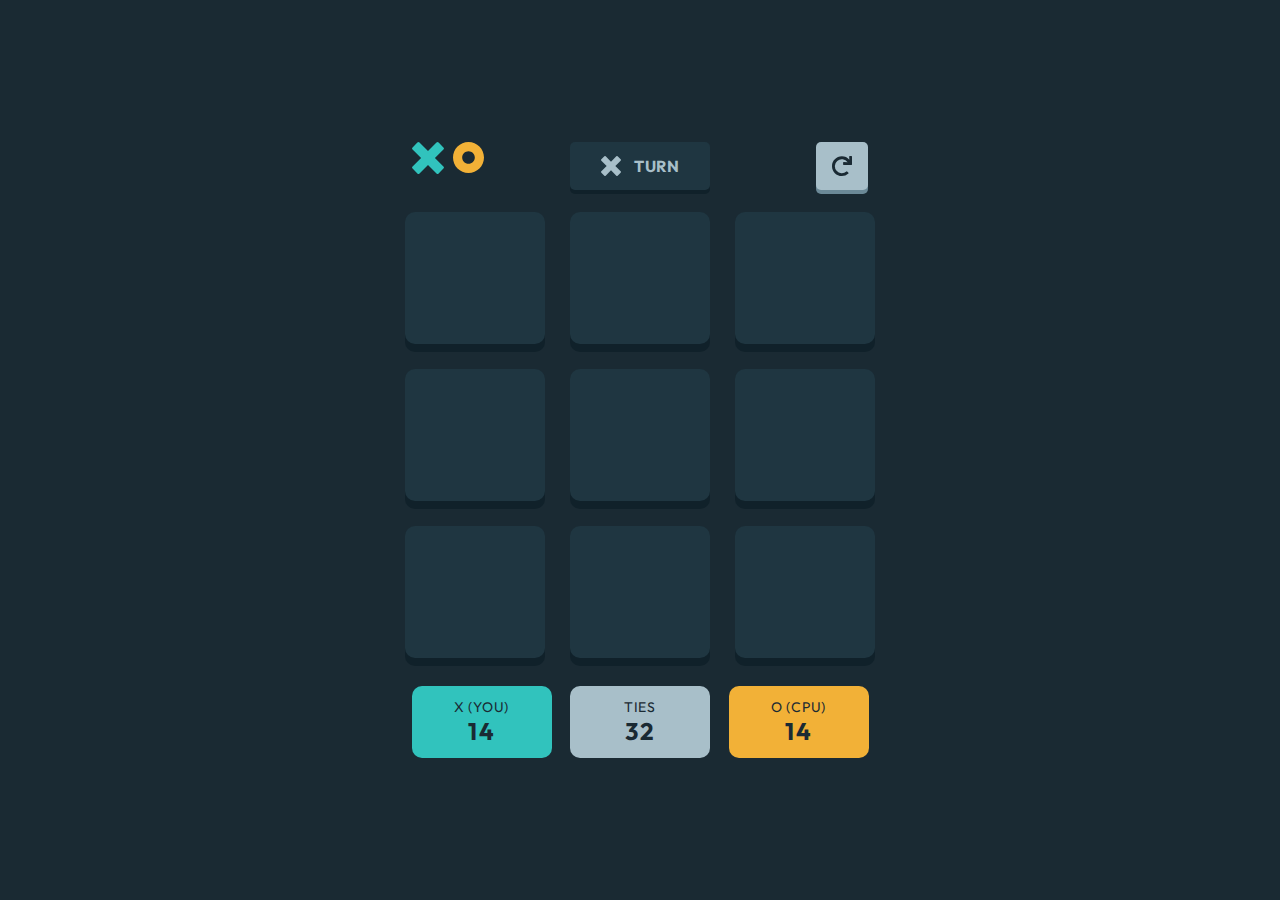
==== html/game.html @ fee17f86 "progressed with js part" ====
<!DOCTYPE html>
<html>
  <head>
    <meta charset="utf-8" />
    <meta http-equiv="X-UA-Compatible" content="IE=edge" />
    <title>Game</title>
    <meta name="description" content="" />
    <meta name="viewport" content="width=device-width, initial-scale=1" />
    <link rel="stylesheet" href="../scss/styles-game.css" />
    <link rel="preconnect" href="https://fonts.googleapis.com" />
    <link rel="preconnect" href="https://fonts.gstatic.com" crossorigin />
    <link
      href="https://fonts.googleapis.com/css2?family=Outfit:wght@500;700&display=swap"
      rel="stylesheet"
    />
  </head>
  <body>
    <header>
      <section class="logo">
        <div class="x"></div>
        <div class="zero"></div>
      </section>
      <button class="turn">
        <div class="x-silver"></div>
        <p>turn</p>
      </button>
      <button class="reverse">
        <div class="reverse-icon"></div>
      </button>
    </header>

    <main>
      <section class="main-grid">
        <div class="square square-1" data-cell>
          <div class="square-icon"></div>
          <div class="x-game hide"></div>
          <div class="x-game-outline hide"></div>
          <div class="zero-game hide"></div>
          <div class="zero-game-outline hide"></div>
        </div>
        <div class="square square-2" data-cell>
          <div class="square-icon"></div>
          <div class="x-game hide"></div>
          <div class="x-game-outline hide"></div>
          <div class="zero-game hide"></div>
          <div class="zero-game-outline hide"></div>
        </div>
        <div class="square square-3" data-cell>
          <div class="square-icon"></div>
          <div class="x-game hide"></div>
          <div class="x-game-outline hide"></div>
          <div class="zero-game hide"></div>
          <div class="zero-game-outline hide"></div>
        </div>
        <div class="square square-4" data-cell>
          <div class="square-icon"></div>
          <div class="x-game hide"></div>
          <div class="x-game-outline hide"></div>
          <div class="zero-game hide"></div>
          <div class="zero-game-outline hide"></div>
        </div>
        <div class="square square-5" data-cell>
          <div class="square-icon"></div>
          <div class="x-game hide"></div>
          <div class="x-game-outline hide"></div>
          <div class="zero-game hide"></div>
          <div class="zero-game-outline hide"></div>
        </div>
        <div class="square square-6" data-cell>
          <div class="square-icon"></div>
          <div class="x-game hide"></div>
          <div class="x-game-outline hide"></div>
          <div class="zero-game hide"></div>
          <div class="zero-game-outline hide"></div>
        </div>
        <div class="square square-7" data-cell>
          <div class="square-icon"></div>
          <div class="x-game hide"></div>
          <div class="x-game-outline hide"></div>
          <div class="zero-game hide"></div>
          <div class="zero-game-outline hide"></div>
        </div>
        <div class="square square-8" data-cell>
          <div class="square-icon"></div>
          <div class="x-game hide"></div>
          <div class="x-game-outline hide"></div>
          <div class="zero-game hide"></div>
          <div class="zero-game-outline hide"></div>
        </div>
        <div class="square square-9" data-cell>
          <div class="square-icon"></div>
          <div class="x-game hide"></div>
          <div class="x-game-outline hide"></div>
          <div class="zero-game hide"></div>
          <div class="zero-game-outline hide"></div>
        </div>
      </section>

      <section class="score-container">
        <div class="score personal-victories">
          <p>x (you)</p>
          <h3>14</h3>
        </div>
        <div class="score ties">
          <p>ties</p>
          <h3>32</h3>
        </div>
        <div class="score cpu-victories">
          <p>o (cpu)</p>
          <h3>14</h3>
        </div>
      </section>
    </main>

    <!-- game over modal -->
    <!-- <section class="modal-container game-over-container">
      <div class="modal modal-game-over">
        <p class="modal-paragraph">YOU WON!</p>
        <div class="modal-heading-container">
          <div class="x-modal"></div>
          <h2 class="modal-heading">TAKES THE ROUND</h2>
        </div>
        <div class="btn-container">
          <button class="btn btn-quit">QUIT</button>
          <button class="btn btn-next-round">NEXT ROUND</button>
        </div>
      </div>
    </section> -->

    <!-- game tied/restart? modal -->
    <!-- <section class="modal-container game-tied-container">
      <div class="modal modal-game-over">
        <h2 class="modal-heading">ROUND TIED</h2>
        <div class="btn-container">
          <button class="btn btn-quit">QUIT</button>
          <button class="btn btn-next-round">NEXT ROUND</button>
        </div>
      </div>
    </section> -->

    <script src="../js/game.js" async defer></script>
  </body>
</html>
---- scss/styles-game.css ----
*,
*::before,
*::after {
  padding: 0;
  margin: 0;
  -webkit-box-sizing: border-box;
          box-sizing: border-box;
}

html {
  font-size: 62.5%;
  font-family: "Outfit", sans-serif;
  scroll-behavior: smooth;
  overflow-x: hidden;
  position: relative;
}

body {
  background: #1a2a33;
}

h1,
h2,
h3,
p,
a,
button,
ul,
li,
input,
::-webkit-input-placeholder {
  font-family: "Outfit", sans-serif;
}

h1,
h2,
h3,
p,
a,
button,
ul,
li,
input,
:-ms-input-placeholder {
  font-family: "Outfit", sans-serif;
}

h1,
h2,
h3,
p,
a,
button,
ul,
li,
input,
::-ms-input-placeholder {
  font-family: "Outfit", sans-serif;
}

h1,
h2,
h3,
p,
a,
button,
ul,
li,
input,
::placeholder {
  font-family: "Outfit", sans-serif;
}

h1 {
  font-size: 4rem;
  letter-spacing: 0.25rem;
}

h2 {
  font-size: 2.4rem;
  letter-spacing: 0.15rem;
}

h3 {
  font-size: 2rem;
  letter-spacing: 0.125rem;
}

h4 {
  font-size: 1.6rem;
  letter-spacing: 0.1rem;
}

p {
  font-size: 1.4rem;
  letter-spacing: 0.08rem;
}

ul {
  list-style-type: none;
  margin: 0;
  padding: 0;
}

a {
  color: inherit;
  text-decoration: none;
}

input,
button {
  cursor: pointer;
}

button {
  border: 0;
}

input[type="text"]::-webkit-search-decoration,
input[type="text"]::-webkit-search-cancel-button,
input[type="text"]::-webkit-search-results-button,
input[type="text"]::-webkit-search-results-decoration {
  -webkit-appearance: none;
}

input[type="number"]::-webkit-search-decoration,
input[type="number"]::-webkit-search-cancel-button,
input[type="number"]::-webkit-search-results-button,
input[type="number"]::-webkit-search-results-decoration {
  -webkit-appearance: none;
}

input::-webkit-outer-spin-button,
input::-webkit-inner-spin-button {
  -webkit-appearance: none;
  margin: 0;
}

.hide-for-mobile {
  display: none;
}

.hide {
  display: none;
}

body {
  display: -ms-grid;
  display: grid;
  -ms-flex-line-pack: start;
      align-content: start;
  gap: 6.8rem;
  min-height: 100vh;
}

body header {
  min-width: 32.7rem;
  padding: 2.4rem 0;
  max-height: 4rem;
  display: -webkit-box;
  display: -ms-flexbox;
  display: flex;
  -webkit-box-pack: justify;
      -ms-flex-pack: justify;
          justify-content: space-between;
  -webkit-box-align: start;
      -ms-flex-align: start;
          align-items: start;
  margin: 0 auto;
}

body header .logo {
  display: -webkit-box;
  display: -ms-flexbox;
  display: flex;
  -webkit-box-pack: center;
      -ms-flex-pack: center;
          justify-content: center;
  -webkit-box-align: center;
      -ms-flex-align: center;
          align-items: center;
  gap: 0.9rem;
  margin-bottom: 3.2rem;
}

body header .logo .x {
  background-image: url("../assets/icon-x.svg");
  position: relative;
  background-size: contain;
  background-repeat: no-repeat;
  background-position: center;
  height: 3.2rem;
  width: 3.2rem;
}

body header .logo .zero {
  background-image: url("../assets/icon-o.svg");
  position: relative;
  background-size: contain;
  background-repeat: no-repeat;
  background-position: center;
  height: 3.174rem;
  width: 3.174rem;
}

body header .turn {
  height: 3.6rem;
  width: 9.6rem;
  background-color: #1f3641;
  border-radius: 5px;
  text-transform: uppercase;
  color: #a8bfc9;
  -webkit-box-shadow: 0 4px #10212a;
          box-shadow: 0 4px #10212a;
  display: -webkit-box;
  display: -ms-flexbox;
  display: flex;
  -webkit-box-pack: justify;
      -ms-flex-pack: justify;
          justify-content: space-between;
  -webkit-box-align: center;
      -ms-flex-align: center;
          align-items: center;
  padding: 1rem 1.5rem;
  margin-left: -3rem;
}

body header .turn p {
  font-weight: bold;
}

body header .turn .x-silver {
  background-image: url("../assets/icon-x-silver.svg");
  position: relative;
  background-size: contain;
  background-repeat: no-repeat;
  background-position: center;
  height: 1.6rem;
  width: 1.6rem;
}

body header .reverse {
  height: 3.6rem;
  width: 4rem;
  background-color: #a8bfc9;
  border-radius: 5px;
  -webkit-box-shadow: 0 4px #6b8997;
          box-shadow: 0 4px #6b8997;
  display: -webkit-box;
  display: -ms-flexbox;
  display: flex;
  -webkit-box-pack: center;
      -ms-flex-pack: center;
          justify-content: center;
  -webkit-box-align: center;
      -ms-flex-align: center;
          align-items: center;
}

body header .reverse .reverse-icon {
  background-image: url("../assets/icon-restart-dark-navy.svg");
  position: relative;
  background-size: contain;
  background-repeat: no-repeat;
  background-position: center;
  height: 1.538rem;
  width: 1.538rem;
}

body main {
  min-width: 32.7rem;
  margin: 0 auto;
}

body main .main-grid {
  display: -ms-grid;
  display: grid;
  -ms-grid-columns: 1fr 1fr 1fr;
      grid-template-columns: 1fr 1fr 1fr;
  -ms-grid-rows: 1fr 1fr 1fr;
      grid-template-rows: 1fr 1fr 1fr;
  -webkit-box-pack: center;
      -ms-flex-pack: center;
          justify-content: center;
  gap: 2rem;
  margin-bottom: 2.8rem;
}

body main .main-grid .square {
  height: 8.8rem;
  width: 9.6rem;
  background-color: #1f3641;
  -webkit-box-shadow: 0 8px #10212a;
          box-shadow: 0 8px #10212a;
  border-radius: 10px;
  display: -webkit-box;
  display: -ms-flexbox;
  display: flex;
  -webkit-box-pack: center;
      -ms-flex-pack: center;
          justify-content: center;
  -webkit-box-align: center;
      -ms-flex-align: center;
          align-items: center;
  cursor: pointer;
}

body main .main-grid .square .square-icon {
  position: relative;
  background-size: contain;
  background-repeat: no-repeat;
  background-position: center;
  height: 4rem;
  width: 4rem;
}

body main .main-grid .square .x-game {
  position: relative;
  background-size: contain;
  background-repeat: no-repeat;
  background-position: center;
  height: 4rem;
  width: 4rem;
}

body main .main-grid .square .x-game-outline {
  position: relative;
  background-size: contain;
  background-repeat: no-repeat;
  background-position: center;
  height: 4rem;
  width: 4rem;
}

body main .main-grid .square .zero-game {
  position: relative;
  background-size: contain;
  background-repeat: no-repeat;
  background-position: center;
  height: 4rem;
  width: 4rem;
}

body main .main-grid .square .zero-game-outline {
  position: relative;
  background-size: contain;
  background-repeat: no-repeat;
  background-position: center;
  height: 4rem;
  width: 4rem;
}

body main .score-container {
  display: -webkit-box;
  display: -ms-flexbox;
  display: flex;
  -webkit-box-pack: justify;
      -ms-flex-pack: justify;
          justify-content: space-between;
  -webkit-box-align: center;
      -ms-flex-align: center;
          align-items: center;
  width: 100%;
}

body main .score-container .score {
  width: 9.6rem;
  height: 6.4rem;
  border-radius: 10px;
  display: -webkit-box;
  display: -ms-flexbox;
  display: flex;
  -webkit-box-orient: vertical;
  -webkit-box-direction: normal;
      -ms-flex-direction: column;
          flex-direction: column;
  -webkit-box-pack: center;
      -ms-flex-pack: center;
          justify-content: center;
  -webkit-box-align: center;
      -ms-flex-align: center;
          align-items: center;
  color: #1a2a33;
}

body main .score-container .score p {
  font-size: 1.4rem;
  text-transform: uppercase;
}

body main .score-container .personal-victories {
  background-color: #31c3bd;
}

body main .score-container .ties {
  background-color: #a8bfc9;
}

body main .score-container .cpu-victories {
  background-color: #f2b137;
}

body .modal-container {
  position: fixed;
  left: 0;
  width: 100vw;
  height: 100vh;
  background-color: rgba(0, 0, 0, 0.4);
  display: -webkit-box;
  display: -ms-flexbox;
  display: flex;
  -webkit-box-pack: center;
      -ms-flex-pack: center;
          justify-content: center;
  -webkit-box-align: center;
      -ms-flex-align: center;
          align-items: center;
}

body .game-over-container .modal {
  margin-bottom: 14rem;
  padding-top: 3.3rem;
  padding-bottom: 4.1rem;
  background-color: #1f3641;
  width: 100%;
}

body .game-over-container .modal .modal-paragraph {
  color: #a8bfc9;
  text-align: center;
  margin-bottom: 2rem;
}

body .game-over-container .modal .modal-heading-container {
  display: -webkit-box;
  display: -ms-flexbox;
  display: flex;
  -webkit-box-pack: center;
      -ms-flex-pack: center;
          justify-content: center;
  -webkit-box-align: center;
      -ms-flex-align: center;
          align-items: center;
  gap: 0.9rem;
  margin-bottom: 3rem;
}

body .game-over-container .modal .modal-heading-container .x-modal {
  background-image: url("../assets/icon-x.svg");
  position: relative;
  background-size: contain;
  background-repeat: no-repeat;
  background-position: center;
  height: 2.8rem;
  width: 2.8rem;
}

body .game-over-container .modal .modal-heading-container .modal-heading {
  letter-spacing: 0.15rem;
  color: #31c3bd;
  text-align: center;
}

body .game-over-container .modal .btn-container {
  display: -webkit-box;
  display: -ms-flexbox;
  display: flex;
  -webkit-box-pack: center;
      -ms-flex-pack: center;
          justify-content: center;
  -webkit-box-align: center;
      -ms-flex-align: center;
          align-items: center;
  gap: 1.6rem;
}

body .game-over-container .modal .btn-container .btn {
  color: #1a2a33;
  text-transform: uppercase;
  font-size: 1.6rem;
  padding: 1.8rem;
  border-radius: 10px;
}

body .game-over-container .modal .btn-container .btn-quit {
  background-color: #a8bfc9;
  -webkit-box-shadow: 0 4px #6b8997;
          box-shadow: 0 4px #6b8997;
  width: 7.6rem;
}

body .game-over-container .modal .btn-container .btn-next-round {
  background-color: #f2b137;
  -webkit-box-shadow: 0 4px #cc8c35;
          box-shadow: 0 4px #cc8c35;
  width: 14.6rem;
}

body .game-tied-container {
  height: 100vh;
}

body .game-tied-container .modal {
  margin-bottom: 14rem;
  padding-top: 5.4rem;
  padding-bottom: 5.8rem;
  background-color: #1f3641;
  width: 100%;
}

body .game-tied-container .modal .modal-heading {
  letter-spacing: 0.15rem;
  color: #a8bfc9;
  text-align: center;
  margin-bottom: 3rem;
}

body .game-tied-container .modal .btn-container {
  display: -webkit-box;
  display: -ms-flexbox;
  display: flex;
  -webkit-box-pack: center;
      -ms-flex-pack: center;
          justify-content: center;
  -webkit-box-align: center;
      -ms-flex-align: center;
          align-items: center;
  gap: 1.6rem;
}

body .game-tied-container .modal .btn-container .btn {
  color: #1a2a33;
  text-transform: uppercase;
  font-size: 1.6rem;
  padding: 1.8rem;
  border-radius: 10px;
}

body .game-tied-container .modal .btn-container .btn-quit {
  background-color: #a8bfc9;
  -webkit-box-shadow: 0 4px #6b8997;
          box-shadow: 0 4px #6b8997;
  width: 7.6rem;
}

body .game-tied-container .modal .btn-container .btn-next-round {
  background-color: #f2b137;
  -webkit-box-shadow: 0 4px #cc8c35;
          box-shadow: 0 4px #cc8c35;
  width: 14.6rem;
}

@media (min-width: 768px) {
  body {
    -ms-flex-line-pack: center;
        align-content: center;
    gap: 3rem;
  }
  body header {
    width: 45.7rem;
    padding: 0;
  }
  body header .turn {
    height: 4.8rem;
    width: 14rem;
    -webkit-box-pack: center;
        -ms-flex-pack: center;
            justify-content: center;
    -webkit-box-align: center;
        -ms-flex-align: center;
            align-items: center;
    gap: 1.3rem;
    margin: 0;
    margin-left: -2rem;
  }
  body header .turn p {
    font-size: 1.6rem;
  }
  body header .turn .x-silver {
    height: 2rem;
    width: 2rem;
  }
  body header .reverse {
    height: 4.8rem;
    width: 5.2rem;
  }
  body header .reverse .reverse-icon {
    height: 2rem;
    width: 2rem;
  }
  body main {
    width: 45.7rem;
  }
  body main .main-grid {
    gap: 2.5rem;
    margin-bottom: 2.8rem;
  }
  body main .main-grid .square {
    height: 13.2rem;
    width: 14rem;
  }
  body main .main-grid .square .x-game {
    height: 6.4rem;
    width: 6.4rem;
  }
  body main .main-grid .square .x-game-outline {
    height: 6.4rem;
    width: 6.4rem;
  }
  body main .main-grid .square .zero-game {
    height: 6.4rem;
    width: 6.4rem;
  }
  body main .main-grid .square .zero-game-outline {
    height: 6.4rem;
    width: 6.4rem;
  }
  body main .score-container .score {
    width: 14rem;
    height: 7.2rem;
  }
  body main .score-container .score h3 {
    font-size: 2.4rem;
  }
  body .game-over-container .modal {
    margin-bottom: 0;
    padding-top: 3.5rem;
    padding-bottom: 3.5rem;
  }
  body .game-over-container .modal .modal-paragraph {
    margin-bottom: 3rem;
  }
  body .game-over-container .modal .modal-heading-container {
    margin-bottom: 3rem;
    gap: 2.5rem;
  }
  body .game-over-container .modal .modal-heading-container .x-modal {
    height: 6.4rem;
    width: 6.4rem;
  }
  body .game-over-container .modal .modal-heading-container .modal-heading {
    font-size: 4rem;
  }
  body .game-tied-container {
    height: 100vh;
  }
  body .game-tied-container .modal {
    margin-bottom: 0rem;
    padding-top: 6.2rem;
    padding-bottom: 5.8rem;
  }
  body .game-tied-container .modal .modal-heading {
    font-size: 4rem;
    margin-bottom: 4rem;
  }
  body .game-tied-container .modal .btn-container {
    gap: 1.6rem;
  }
  body .game-tied-container .modal .btn-container .btn {
    font-size: 1.6rem;
    padding: 1.8rem;
    border-radius: 10px;
  }
}
/*# sourceMappingURL=styles-game.css.map */
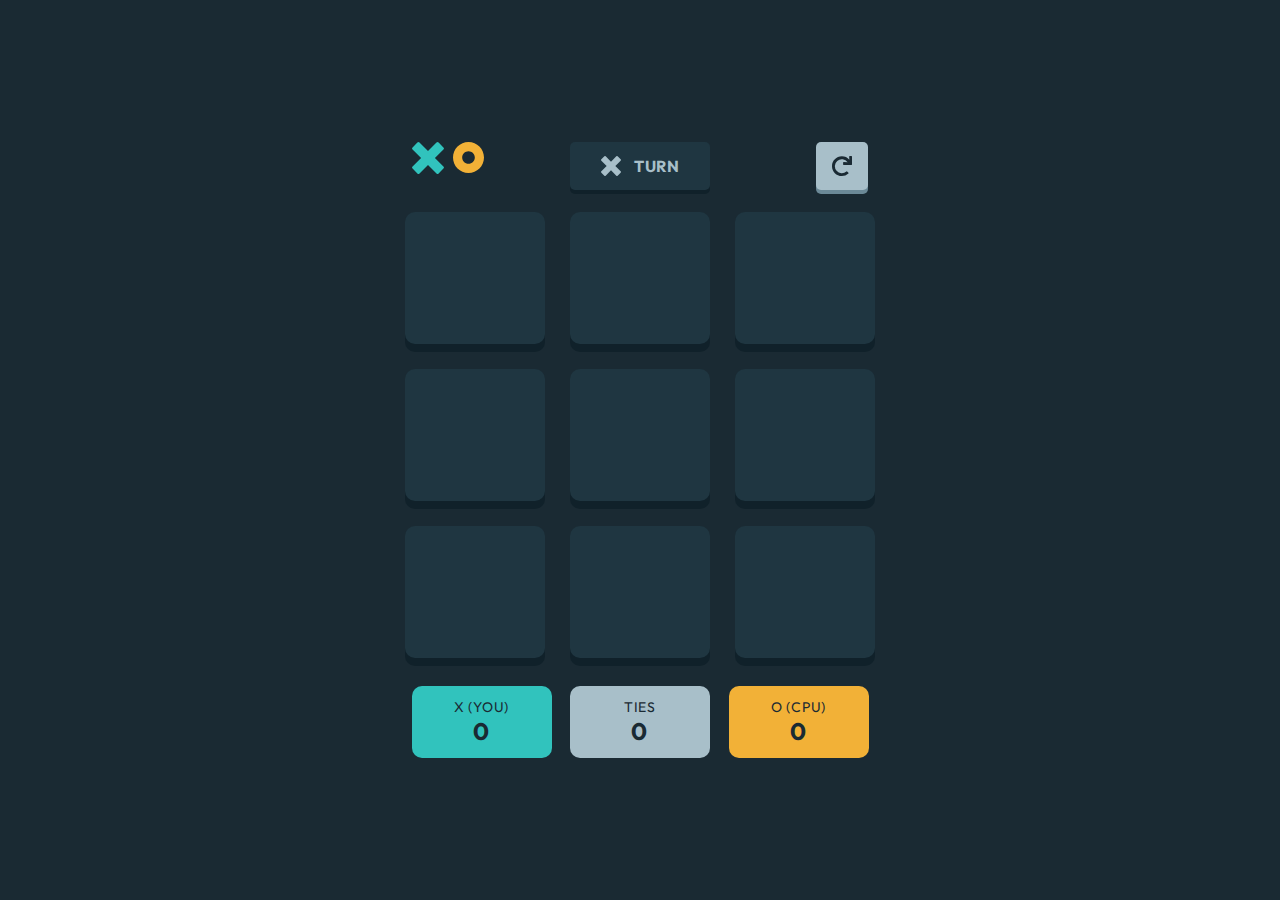
==== commit b3f0c0be: "finished all logic for games won, tied, restarted and score keeping" ====
--- a/html/game.html
+++ b/html/game.html
@@ -24,119 +24,84 @@
         <div class="x-silver"></div>
         <p>turn</p>
       </button>
-      <button class="reverse">
-        <div class="reverse-icon"></div>
+      <button class="btn-restart">
+        <div class="icon-restart"></div>
       </button>
     </header>
-
     <main>
-      <section class="main-grid">
-        <div class="square square-1" data-cell>
-          <div class="square-icon"></div>
-          <div class="x-game hide"></div>
-          <div class="x-game-outline hide"></div>
-          <div class="zero-game hide"></div>
-          <div class="zero-game-outline hide"></div>
+      <section class="main-grid" id="main-grid">
+        <div class="square square-1">
+          <div class="square-icon" data-cell></div>
         </div>
-        <div class="square square-2" data-cell>
-          <div class="square-icon"></div>
-          <div class="x-game hide"></div>
-          <div class="x-game-outline hide"></div>
-          <div class="zero-game hide"></div>
-          <div class="zero-game-outline hide"></div>
+        <div class="square square-2">
+          <div class="square-icon" data-cell></div>
         </div>
-        <div class="square square-3" data-cell>
-          <div class="square-icon"></div>
-          <div class="x-game hide"></div>
-          <div class="x-game-outline hide"></div>
-          <div class="zero-game hide"></div>
-          <div class="zero-game-outline hide"></div>
+        <div class="square square-3">
+          <div class="square-icon" data-cell></div>
         </div>
-        <div class="square square-4" data-cell>
-          <div class="square-icon"></div>
-          <div class="x-game hide"></div>
-          <div class="x-game-outline hide"></div>
-          <div class="zero-game hide"></div>
-          <div class="zero-game-outline hide"></div>
+        <div class="square square-4">
+          <div class="square-icon" data-cell></div>
         </div>
-        <div class="square square-5" data-cell>
-          <div class="square-icon"></div>
-          <div class="x-game hide"></div>
-          <div class="x-game-outline hide"></div>
-          <div class="zero-game hide"></div>
-          <div class="zero-game-outline hide"></div>
+        <div class="square square-5">
+          <div class="square-icon" data-cell></div>
         </div>
-        <div class="square square-6" data-cell>
-          <div class="square-icon"></div>
-          <div class="x-game hide"></div>
-          <div class="x-game-outline hide"></div>
-          <div class="zero-game hide"></div>
-          <div class="zero-game-outline hide"></div>
+        <div class="square square-6">
+          <div class="square-icon" data-cell></div>
         </div>
-        <div class="square square-7" data-cell>
-          <div class="square-icon"></div>
-          <div class="x-game hide"></div>
-          <div class="x-game-outline hide"></div>
-          <div class="zero-game hide"></div>
-          <div class="zero-game-outline hide"></div>
+        <div class="square square-7">
+          <div class="square-icon" data-cell></div>
         </div>
-        <div class="square square-8" data-cell>
-          <div class="square-icon"></div>
-          <div class="x-game hide"></div>
-          <div class="x-game-outline hide"></div>
-          <div class="zero-game hide"></div>
-          <div class="zero-game-outline hide"></div>
+        <div class="square square-8">
+          <div class="square-icon" data-cell></div>
         </div>
-        <div class="square square-9" data-cell>
-          <div class="square-icon"></div>
-          <div class="x-game hide"></div>
-          <div class="x-game-outline hide"></div>
-          <div class="zero-game hide"></div>
-          <div class="zero-game-outline hide"></div>
+        <div class="square square-9">
+          <div class="square-icon" data-cell></div>
         </div>
       </section>
 
       <section class="score-container">
         <div class="score personal-victories">
           <p>x (you)</p>
-          <h3>14</h3>
+          <h3 class="win-number">0</h3>
         </div>
         <div class="score ties">
           <p>ties</p>
-          <h3>32</h3>
+          <h3 class="tie-number">0</h3>
         </div>
         <div class="score cpu-victories">
           <p>o (cpu)</p>
-          <h3>14</h3>
+          <h3 class="loss-number">0</h3>
         </div>
       </section>
     </main>
 
     <!-- game over modal -->
-    <!-- <section class="modal-container game-over-container">
+    <section class="modal-container game-over-container">
       <div class="modal modal-game-over">
-        <p class="modal-paragraph">YOU WON!</p>
+        <!-- <p class="modal-paragraph">YOU WON!</p> -->
         <div class="modal-heading-container">
-          <div class="x-modal"></div>
-          <h2 class="modal-heading">TAKES THE ROUND</h2>
+          <div class="winning-message-icon"></div>
+          <h2 class="modal-heading">TAKES THE ROUND!</h2>
         </div>
         <div class="btn-container">
-          <button class="btn btn-quit">QUIT</button>
+          <button class="btn btn-quit">
+            <a href="../index.html">QUIT</a>
+          </button>
           <button class="btn btn-next-round">NEXT ROUND</button>
         </div>
       </div>
-    </section> -->
+    </section>
 
-    <!-- game tied/restart? modal -->
-    <!-- <section class="modal-container game-tied-container">
+    <!-- restart modal -->
+    <section class="modal-container restart-container">
       <div class="modal modal-game-over">
-        <h2 class="modal-heading">ROUND TIED</h2>
+        <h2 class="modal-heading restart-heading">RESTART GAME?</h2>
         <div class="btn-container">
-          <button class="btn btn-quit">QUIT</button>
-          <button class="btn btn-next-round">NEXT ROUND</button>
+          <button class="btn btn-cancel">NO, CANCEL</button>
+          <button class="btn btn-restart-modal">YES, RESTART</button>
         </div>
       </div>
-    </section> -->
+    </section>
 
     <script src="../js/game.js" async defer></script>
   </body>
--- a/scss/styles-game.css
+++ b/scss/styles-game.css
@@ -239,7 +239,7 @@
   width: 1.6rem;
 }
 
-body header .reverse {
+body header .btn-restart {
   height: 3.6rem;
   width: 4rem;
   background-color: #a8bfc9;
@@ -257,7 +257,7 @@
           align-items: center;
 }
 
-body header .reverse .reverse-icon {
+body header .btn-restart .icon-restart {
   background-image: url("../assets/icon-restart-dark-navy.svg");
   position: relative;
   background-size: contain;
@@ -270,6 +270,26 @@
 body main {
   min-width: 32.7rem;
   margin: 0 auto;
+}
+
+body main .main-grid.x .square .square-icon:not(.x):not(.circle):hover {
+  background-image: url("../assets/icon-x-outline.svg");
+  position: relative;
+  background-size: contain;
+  background-repeat: no-repeat;
+  background-position: center;
+  height: 4rem;
+  width: 4rem;
+}
+
+body main .main-grid.circle .square .square-icon:not(.x):not(.circle):hover {
+  background-image: url("../assets/icon-o-outline.svg");
+  position: relative;
+  background-size: contain;
+  background-repeat: no-repeat;
+  background-position: center;
+  height: 4rem;
+  width: 4rem;
 }
 
 body main .main-grid {
@@ -305,6 +325,11 @@
   cursor: pointer;
 }
 
+body main .main-grid .square .x,
+body main .main-grid .square .circle {
+  cursor: not-allowed;
+}
+
 body main .main-grid .square .square-icon {
   position: relative;
   background-size: contain;
@@ -314,40 +339,12 @@
   width: 4rem;
 }
 
-body main .main-grid .square .x-game {
-  position: relative;
-  background-size: contain;
-  background-repeat: no-repeat;
-  background-position: center;
-  height: 4rem;
-  width: 4rem;
-}
-
-body main .main-grid .square .x-game-outline {
-  position: relative;
-  background-size: contain;
-  background-repeat: no-repeat;
-  background-position: center;
-  height: 4rem;
-  width: 4rem;
-}
-
-body main .main-grid .square .zero-game {
-  position: relative;
-  background-size: contain;
-  background-repeat: no-repeat;
-  background-position: center;
-  height: 4rem;
-  width: 4rem;
-}
-
-body main .main-grid .square .zero-game-outline {
-  position: relative;
-  background-size: contain;
-  background-repeat: no-repeat;
-  background-position: center;
-  height: 4rem;
-  width: 4rem;
+body main .main-grid .square .square-icon.x {
+  background-image: url("../assets/icon-x.svg");
+}
+
+body main .main-grid .square .square-icon.circle {
+  background-image: url("../assets/icon-o.svg");
 }
 
 body main .score-container {
@@ -401,20 +398,24 @@
 }
 
 body .modal-container {
+  display: none;
   position: fixed;
   left: 0;
   width: 100vw;
   height: 100vh;
   background-color: rgba(0, 0, 0, 0.4);
-  display: -webkit-box;
-  display: -ms-flexbox;
-  display: flex;
-  -webkit-box-pack: center;
-      -ms-flex-pack: center;
-          justify-content: center;
-  -webkit-box-align: center;
-      -ms-flex-align: center;
-          align-items: center;
+  -webkit-box-pack: center;
+      -ms-flex-pack: center;
+          justify-content: center;
+  -webkit-box-align: center;
+      -ms-flex-align: center;
+          align-items: center;
+}
+
+body .modal-container.show {
+  display: -webkit-box;
+  display: -ms-flexbox;
+  display: flex;
 }
 
 body .game-over-container .modal {
@@ -445,8 +446,7 @@
   margin-bottom: 3rem;
 }
 
-body .game-over-container .modal .modal-heading-container .x-modal {
-  background-image: url("../assets/icon-x.svg");
+body .game-over-container .modal .modal-heading-container .winning-message {
   position: relative;
   background-size: contain;
   background-repeat: no-repeat;
@@ -455,10 +455,37 @@
   width: 2.8rem;
 }
 
+body .game-over-container .modal .modal-heading-container .winning-message-icon.x {
+  background-image: url("../assets/icon-x.svg");
+  position: relative;
+  background-size: contain;
+  background-repeat: no-repeat;
+  background-position: center;
+  height: 2.8rem;
+  width: 2.8rem;
+}
+
+body .game-over-container .modal .modal-heading-container .winning-message-icon.circle {
+  background-image: url("../assets/icon-o.svg");
+  position: relative;
+  background-size: contain;
+  background-repeat: no-repeat;
+  background-position: center;
+  height: 2.8rem;
+  width: 2.8rem;
+}
+
 body .game-over-container .modal .modal-heading-container .modal-heading {
   letter-spacing: 0.15rem;
+  text-align: center;
+}
+
+body .game-over-container .modal .modal-heading-container .modal-heading.x {
   color: #31c3bd;
-  text-align: center;
+}
+
+body .game-over-container .modal .modal-heading-container .modal-heading.circle {
+  color: #f2b137;
 }
 
 body .game-over-container .modal .btn-container {
@@ -486,21 +513,21 @@
   background-color: #a8bfc9;
   -webkit-box-shadow: 0 4px #6b8997;
           box-shadow: 0 4px #6b8997;
-  width: 7.6rem;
+  min-width: 7.6rem;
 }
 
 body .game-over-container .modal .btn-container .btn-next-round {
   background-color: #f2b137;
   -webkit-box-shadow: 0 4px #cc8c35;
           box-shadow: 0 4px #cc8c35;
-  width: 14.6rem;
-}
-
-body .game-tied-container {
+  min-width: 14.6rem;
+}
+
+body .restart-container {
   height: 100vh;
 }
 
-body .game-tied-container .modal {
+body .restart-container .modal {
   margin-bottom: 14rem;
   padding-top: 5.4rem;
   padding-bottom: 5.8rem;
@@ -508,14 +535,14 @@
   width: 100%;
 }
 
-body .game-tied-container .modal .modal-heading {
+body .restart-container .modal .modal-heading {
   letter-spacing: 0.15rem;
   color: #a8bfc9;
   text-align: center;
   margin-bottom: 3rem;
 }
 
-body .game-tied-container .modal .btn-container {
+body .restart-container .modal .btn-container {
   display: -webkit-box;
   display: -ms-flexbox;
   display: flex;
@@ -528,7 +555,7 @@
   gap: 1.6rem;
 }
 
-body .game-tied-container .modal .btn-container .btn {
+body .restart-container .modal .btn-container .btn {
   color: #1a2a33;
   text-transform: uppercase;
   font-size: 1.6rem;
@@ -536,18 +563,24 @@
   border-radius: 10px;
 }
 
-body .game-tied-container .modal .btn-container .btn-quit {
+body .restart-container .modal .btn-container .btn-cancel {
   background-color: #a8bfc9;
   -webkit-box-shadow: 0 4px #6b8997;
           box-shadow: 0 4px #6b8997;
-  width: 7.6rem;
-}
-
-body .game-tied-container .modal .btn-container .btn-next-round {
+  min-width: 7.6rem;
+}
+
+body .restart-container .modal .btn-container .btn-restart-modal {
   background-color: #f2b137;
   -webkit-box-shadow: 0 4px #cc8c35;
           box-shadow: 0 4px #cc8c35;
-  width: 14.6rem;
+  min-width: 14.6rem;
+}
+
+body .restart-container.show {
+  display: -webkit-box;
+  display: -ms-flexbox;
+  display: flex;
 }
 
 @media (min-width: 768px) {
@@ -580,11 +613,11 @@
     height: 2rem;
     width: 2rem;
   }
-  body header .reverse {
+  body header .btn-restart {
     height: 4.8rem;
     width: 5.2rem;
   }
-  body header .reverse .reverse-icon {
+  body header .btn-restart .icon-restart {
     height: 2rem;
     width: 2rem;
   }
@@ -641,22 +674,22 @@
   body .game-over-container .modal .modal-heading-container .modal-heading {
     font-size: 4rem;
   }
-  body .game-tied-container {
+  body .restart-container {
     height: 100vh;
   }
-  body .game-tied-container .modal {
+  body .restart-container .modal {
     margin-bottom: 0rem;
     padding-top: 6.2rem;
     padding-bottom: 5.8rem;
   }
-  body .game-tied-container .modal .modal-heading {
+  body .restart-container .modal .modal-heading {
     font-size: 4rem;
     margin-bottom: 4rem;
   }
-  body .game-tied-container .modal .btn-container {
+  body .restart-container .modal .btn-container {
     gap: 1.6rem;
   }
-  body .game-tied-container .modal .btn-container .btn {
+  body .restart-container .modal .btn-container .btn {
     font-size: 1.6rem;
     padding: 1.8rem;
     border-radius: 10px;
